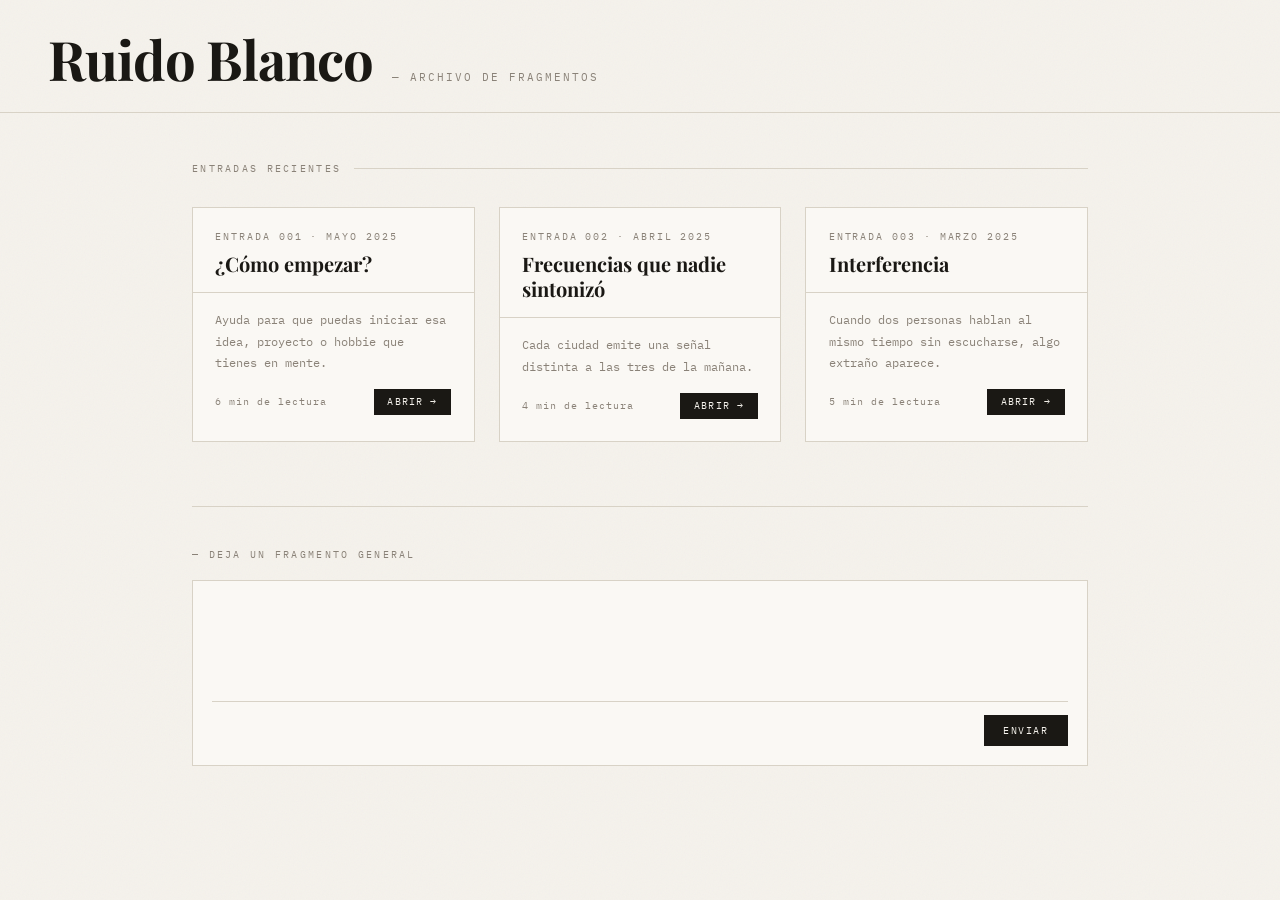
==== index.html @ fb09eb23 "Update index.html" ====
<!DOCTYPE html>
<html lang="es">
<head>
  <meta charset="UTF-8" />
  <meta name="viewport" content="width=device-width, initial-scale=1.0"/>
  <title>Ruido Blanco</title>

  <link href="https://fonts.googleapis.com/css2?family=Playfair+Display:ital,wght@0,400;0,700;1,400&family=IBM+Plex+Mono:wght@300;400&display=swap" rel="stylesheet"/>

  <link rel="stylesheet" href="style.css">
</head>

<body>

  <header>
    <h1>Ruido Blanco</h1>
    <span class="sub">— archivo de fragmentos</span>
  </header>

  <main>
    <div class="feed-label">Entradas recientes</div>

    <div class="articles">

      <article class="card" onclick="window.location.href='como-empezar.html'">
        <div class="card-header">
          <div class="card-num">Entrada 001 · Mayo 2025</div>
          <h2>¿Cómo empezar?</h2>
        </div>
        <div class="card-body">
          <p>
            Ayuda para que puedas iniciar esa idea, proyecto
            o hobbie que tienes en mente.
          </p>
          <div class="card-footer">
            <span>6 min de lectura</span>
            <button
              class="open-btn"
              onclick="event.stopPropagation(); window.location.href='como-empezar.html'">
              Abrir →
            </button>
          </div>
        </div>
      </article>

      <article class="card" onclick="window.location.href='frecuencias.html'">
        <div class="card-header">
          <div class="card-num">Entrada 002 · Abril 2025</div>
          <h2>Frecuencias que nadie sintonizó</h2>
        </div>
        <div class="card-body">
          <p>
            Cada ciudad emite una señal distinta
            a las tres de la mañana.
          </p>
          <div class="card-footer">
            <span>4 min de lectura</span>
            <button
              class="open-btn"
              onclick="event.stopPropagation(); window.location.href='frecuencias.html'">
              Abrir →
            </button>
          </div>
        </div>
      </article>

      <article class="card" onclick="window.location.href='interferencia.html'">
        <div class="card-header">
          <div class="card-num">Entrada 003 · Marzo 2025</div>
          <h2>Interferencia</h2>
        </div>
        <div class="card-body">
          <p>
            Cuando dos personas hablan al mismo tiempo
            sin escucharse, algo extraño aparece.
          </p>
          <div class="card-footer">
            <span>5 min de lectura</span>
            <button
              class="open-btn"
              onclick="event.stopPropagation(); window.location.href='interferencia.html'">
              Abrir →
            </button>
          </div>
        </div>
      </article>

    </div>

    <div class="compose-section">
      <div class="compose-label">— Deja un fragmento general</div>

      <div class="compose-box">
        <textarea
          id="global-input"
          placeholder="Escribe lo que quieras dejar aquí...">
        </textarea>

        <div class="compose-actions">
          <button
            class="send-btn"
            onclick="sendMessage('global-input', 'global-sent')">
            Enviar
          </button>
        </div>
      </div>

      <div class="sent-msg" id="global-sent">
        Fragmento recibido.
      </div>
    </div>
  </main>

  <script src="script.js"></script>

</body>
</html>
---- style.css ----
:root {
  --bg: #f5f2ec;
  --surface: #faf8f4;
  --border: #d8d2c6;
  --text: #1a1814;
  --muted: #8a8278;
  --accent: #2c2c2c;
  --grain: url("data:image/svg+xml,%3Csvg xmlns='http://www.w3.org/2000/svg' width='300' height='300'%3E%3Cfilter id='n'%3E%3CfeTurbulence type='fractalNoise' baseFrequency='0.75' numOctaves='4' stitchTiles='stitch'/%3E%3C/filter%3E%3Crect width='300' height='300' filter='url(%23n)' opacity='0.04'/%3E%3C/svg%3E");
}

* { box-sizing: border-box; margin: 0; padding: 0; }

body {
  background-color: var(--bg);
  background-image: var(--grain);
  font-family: 'IBM Plex Mono', monospace;
  color: var(--text);
  min-height: 100vh;
}

/* ── HEADER ── */
header {
  border-bottom: 1px solid var(--border);
  padding: 2rem 3rem 1.6rem;
  display: flex;
  align-items: baseline;
  gap: 1.2rem;
}

header h1 {
  font-family: 'Playfair Display', serif;
  font-size: clamp(2rem, 5vw, 3.4rem);
  font-weight: 700;
  letter-spacing: -0.02em;
  line-height: 1;
}

header span.sub {
  font-size: 0.7rem;
  color: var(--muted);
  letter-spacing: 0.18em;
  text-transform: uppercase;
}

/* ── MAIN FEED ── */
main {
  max-width: 960px;
  margin: 0 auto;
  padding: 3rem 2rem 6rem;
}

.feed-label {
  font-size: 0.65rem;
  letter-spacing: 0.22em;
  text-transform: uppercase;
  color: var(--muted);
  margin-bottom: 2rem;
  display: flex;
  align-items: center;
  gap: 0.8rem;
}
.feed-label::after {
  content: '';
  flex: 1;
  height: 1px;
  background: var(--border);
}

/* ── ARTICLE CARDS ── */
.articles {
  display: grid;
  grid-template-columns: repeat(auto-fill, minmax(280px, 1fr));
  gap: 1.5rem;
  margin-bottom: 4rem;
}

.card {
  background: var(--surface);
  border: 1px solid var(--border);
  cursor: pointer;
  transition: box-shadow 0.2s, transform 0.2s;
  position: relative;
  overflow: hidden;
}

.card::before {
  content: '';
  position: absolute;
  top: 0; left: 0;
  width: 3px; height: 100%;
  background: var(--accent);
  transform: scaleY(0);
  transform-origin: bottom;
  transition: transform 0.25s ease;
}

.card:hover::before { transform: scaleY(1); }
.card:hover {
  box-shadow: 4px 4px 0 var(--border);
  transform: translate(-2px, -2px);
}

.card-header {
  padding: 1.4rem 1.4rem 1rem;
  border-bottom: 1px solid var(--border);
}

.card-num {
  font-size: 0.6rem;
  letter-spacing: 0.2em;
  text-transform: uppercase;
  color: var(--muted);
  margin-bottom: 0.5rem;
}

.card h2 {
  font-family: 'Playfair Display', serif;
  font-size: 1.25rem;
  font-weight: 700;
  line-height: 1.25;
}

.card-body {
  padding: 1rem 1.4rem 1.4rem;
}

.card-body p {
  font-size: 0.78rem;
  line-height: 1.7;
  color: var(--muted);
  margin-bottom: 1rem;
}

.card-footer {
  display: flex;
  justify-content: space-between;
  align-items: center;
  font-size: 0.62rem;
  letter-spacing: 0.1em;
  color: var(--muted);
}

.open-btn {
  font-family: 'IBM Plex Mono', monospace;
  font-size: 0.62rem;
  letter-spacing: 0.12em;
  text-transform: uppercase;
  background: var(--text);
  color: var(--bg);
  border: none;
  padding: 0.4rem 0.85rem;
  cursor: pointer;
  transition: opacity 0.15s;
}
.open-btn:hover { opacity: 0.75; }

/* ── GLOBAL COMPOSE ── */
.compose-section {
  border-top: 1px solid var(--border);
  padding-top: 2.5rem;
}

.compose-label {
  font-size: 0.65rem;
  letter-spacing: 0.22em;
  text-transform: uppercase;
  color: var(--muted);
  margin-bottom: 1.2rem;
}

.compose-box {
  background: var(--surface);
  border: 1px solid var(--border);
  padding: 1.2rem;
}

.compose-box textarea {
  width: 100%;
  min-height: 90px;
  background: transparent;
  border: none;
  outline: none;
  font-family: 'IBM Plex Mono', monospace;
  font-size: 0.8rem;
  color: var(--text);
  resize: none;
  line-height: 1.7;
}

.compose-box textarea::placeholder { color: var(--muted); }

.compose-actions {
  display: flex;
  justify-content: flex-end;
  border-top: 1px solid var(--border);
  padding-top: 0.8rem;
  margin-top: 0.4rem;
}

.send-btn {
  font-family: 'IBM Plex Mono', monospace;
  font-size: 0.65rem;
  letter-spacing: 0.15em;
  text-transform: uppercase;
  background: var(--text);
  color: var(--bg);
  border: none;
  padding: 0.55rem 1.2rem;
  cursor: pointer;
  transition: opacity 0.15s;
}
.send-btn:hover { opacity: 0.75; }

.sent-msg {
  font-size: 0.65rem;
  color: var(--muted);
  letter-spacing: 0.1em;
  margin-top: 0.6rem;
  display: none;
}

/* ── MODAL ── */
.modal-overlay {
  display: none;
  position: fixed;
  inset: 0;
  background: rgba(20,18,15,0.55);
  backdrop-filter: blur(2px);
  z-index: 100;
  align-items: center;
  justify-content: center;
  padding: 1.5rem;
}

.modal-overlay.active { display: flex; }

.modal {
  background: var(--surface);
  border: 1px solid var(--border);
  width: 100%;
  max-width: 680px;
  max-height: 88vh;
  display: flex;
  flex-direction: column;
  animation: slideUp 0.22s ease;
}

@keyframes slideUp {
  from { opacity: 0; transform: translateY(16px); }
  to   { opacity: 1; transform: translateY(0); }
}

.modal-head {
  padding: 1.6rem 1.8rem 1.2rem;
  border-bottom: 1px solid var(--border);
  display: flex;
  justify-content: space-between;
  align-items: flex-start;
  gap: 1rem;
}

.modal-head h2 {
  font-family: 'Playfair Display', serif;
  font-size: 1.6rem;
  font-weight: 700;
  line-height: 1.2;
}

.close-btn {
  background: none;
  border: none;
  font-size: 1.4rem;
  cursor: pointer;
  color: var(--muted);
  line-height: 1;
  flex-shrink: 0;
  padding: 0.1rem;
}
.close-btn:hover { color: var(--text); }

.modal-body {
  padding: 1.6rem 1.8rem;
  overflow-y: auto;
  flex: 1;
}

.modal-body p {
  font-size: 0.82rem;
  line-height: 1.85;
  color: var(--text);
  margin-bottom: 1.1rem;
}

.modal-body blockquote {
  border-left: 3px solid var(--accent);
  margin: 1.5rem 0;
  padding: 0.6rem 1.2rem;
  font-family: 'Playfair Display', serif;
  font-style: italic;
  font-size: 1rem;
  color: var(--accent);
}

.modal-footer {
  border-top: 1px solid var(--border);
  padding: 1.2rem 1.8rem;
}

.modal-footer .compose-label { margin-bottom: 1rem; }

.messages-list {
  margin-bottom: 1.2rem;
  max-height: 140px;
  overflow-y: auto;
}

.message-item {
  padding: 0.6rem 0;
  border-bottom: 1px solid var(--border);
  font-size: 0.76rem;
  line-height: 1.6;
}
.message-item:last-child { border-bottom: none; }

.message-item .msg-time {
  font-size: 0.6rem;
  color: var(--muted);
  margin-bottom: 0.2rem;
}

/* ── SCROLLBAR ── */
::-webkit-scrollbar { width: 4px; }
::-webkit-scrollbar-track { background: transparent; }
::-webkit-scrollbar-thumb { background: var(--border); }


------
:root {
      --bg: #f5f2ec;
      --surface: #faf8f4;
      --border: #d8d2c6;
      --text: #1a1814;
      --muted: #8a8278;
      --accent: #2c2c2c;
    }

    * { box-sizing: border-box; margin: 0; padding: 0; }

    body {
      background-color: var(--bg);
      font-family: 'IBM Plex Mono', monospace;
      color: var(--text);
      min-height: 100vh;
    }

    /* ── BACK NAV ── */
    .nav {
      padding: 1.4rem 3rem;
      border-bottom: 1px solid var(--border);
      display: flex;
      align-items: center;
      justify-content: space-between;
    }

    .nav a {
      font-size: 0.65rem;
      letter-spacing: 0.2em;
      text-transform: uppercase;
      color: var(--muted);
      text-decoration: none;
      transition: color 0.15s;
    }
    .nav a:hover { color: var(--text); }

    .nav .site-name {
      font-family: 'Playfair Display', serif;
      font-size: 1.1rem;
      font-weight: 700;
      color: var(--text);
      text-decoration: none;
    }

    /* ── ARTICLE LAYOUT ── */
    .article-wrap {
      max-width: 680px;
      margin: 0 auto;
      padding: 4rem 2rem 6rem;
    }

    /* ── HEADER ── */
    .article-meta {
      font-size: 0.62rem;
      letter-spacing: 0.2em;
      text-transform: uppercase;
      color: var(--muted);
      margin-bottom: 1.2rem;
    }

    .article-title {
      font-family: 'Playfair Display', serif;
      font-size: clamp(2rem, 5vw, 3rem);
      font-weight: 700;
      line-height: 1.15;
      letter-spacing: -0.02em;
      margin-bottom: 2.5rem;
    }

    .article-divider {
      border: none;
      border-top: 1px solid var(--border);
      margin-bottom: 2.5rem;
    }

    /* ── BODY ── */
    .article-body p {
      font-size: 0.88rem;
      line-height: 1.9;
      color: var(--text);
      margin-bottom: 1.6rem;
    }

    /* highlight de frases clave */
    .article-body strong {
      font-weight: 400;
      background: rgba(44,44,44,0.07);
      padding: 0.05em 0.3em;
    }

    /* pullquote */
    .pullquote {
      border-left: 3px solid var(--accent);
      margin: 2.5rem 0;
      padding: 0.8rem 1.4rem;
      font-family: 'Playfair Display', serif;
      font-style: italic;
      font-size: 1.15rem;
      line-height: 1.5;
      color: var(--accent);
    }

    /* tip blocks */
    .tip {
      background: var(--surface);
      border: 1px solid var(--border);
      border-left: 3px solid var(--accent);
      padding: 1rem 1.2rem;
      margin: 2rem 0;
      font-size: 0.78rem;
      line-height: 1.75;
      color: var(--muted);
    }
    .tip strong {
      background: none;
      font-weight: 400;
      color: var(--text);
      letter-spacing: 0.08em;
      text-transform: uppercase;
      font-size: 0.6rem;
      display: block;
      margin-bottom: 0.4rem;
    }

    /* ── FOOTER / RESPUESTAS ── */
    .article-footer {
      margin-top: 5rem;
      border-top: 1px solid var(--border);
      padding-top: 2.5rem;
    }

    .footer-label {
      font-size: 0.62rem;
      letter-spacing: 0.2em;
      text-transform: uppercase;
      color: var(--muted);
      margin-bottom: 1.4rem;
    }

    .messages-list {
      margin-bottom: 1.4rem;
    }

    .message-item {
      padding: 0.8rem 0;
      border-bottom: 1px solid var(--border);
      font-size: 0.78rem;
      line-height: 1.7;
    }
    .message-item:last-child { border-bottom: none; }
    .msg-time {
      font-size: 0.6rem;
      color: var(--muted);
      margin-bottom: 0.2rem;
    }

    .compose-box {
      background: var(--surface);
      border: 1px solid var(--border);
      padding: 1.2rem;
    }

    .compose-box textarea {
      width: 100%;
      min-height: 90px;
      background: transparent;
      border: none;
      outline: none;
      font-family: 'IBM Plex Mono', monospace;
      font-size: 0.8rem;
      color: var(--text);
      resize: none;
      line-height: 1.7;
    }
    .compose-box textarea::placeholder { color: var(--muted); }

    .compose-actions {
      display: flex;
      justify-content: flex-end;
      border-top: 1px solid var(--border);
      padding-top: 0.8rem;
      margin-top: 0.4rem;
    }

    .send-btn {
      font-family: 'IBM Plex Mono', monospace;
      font-size: 0.65rem;
      letter-spacing: 0.15em;
      text-transform: uppercase;
      background: var(--text);
      color: var(--bg);
      border: none;
      padding: 0.55rem 1.2rem;
      cursor: pointer;
      transition: opacity 0.15s;
    }
    .send-btn:hover { opacity: 0.75; }

    .sent-msg {
      font-size: 0.65rem;
      color: var(--muted);
      letter-spacing: 0.1em;
      margin-top: 0.6rem;
      display: none;
    }

    /* scrollbar */
    ::-webkit-scrollbar { width: 4px; }
    ::-webkit-scrollbar-track { background: transparent; }
    ::-webkit-scrollbar-thumb { background: var(--border); }
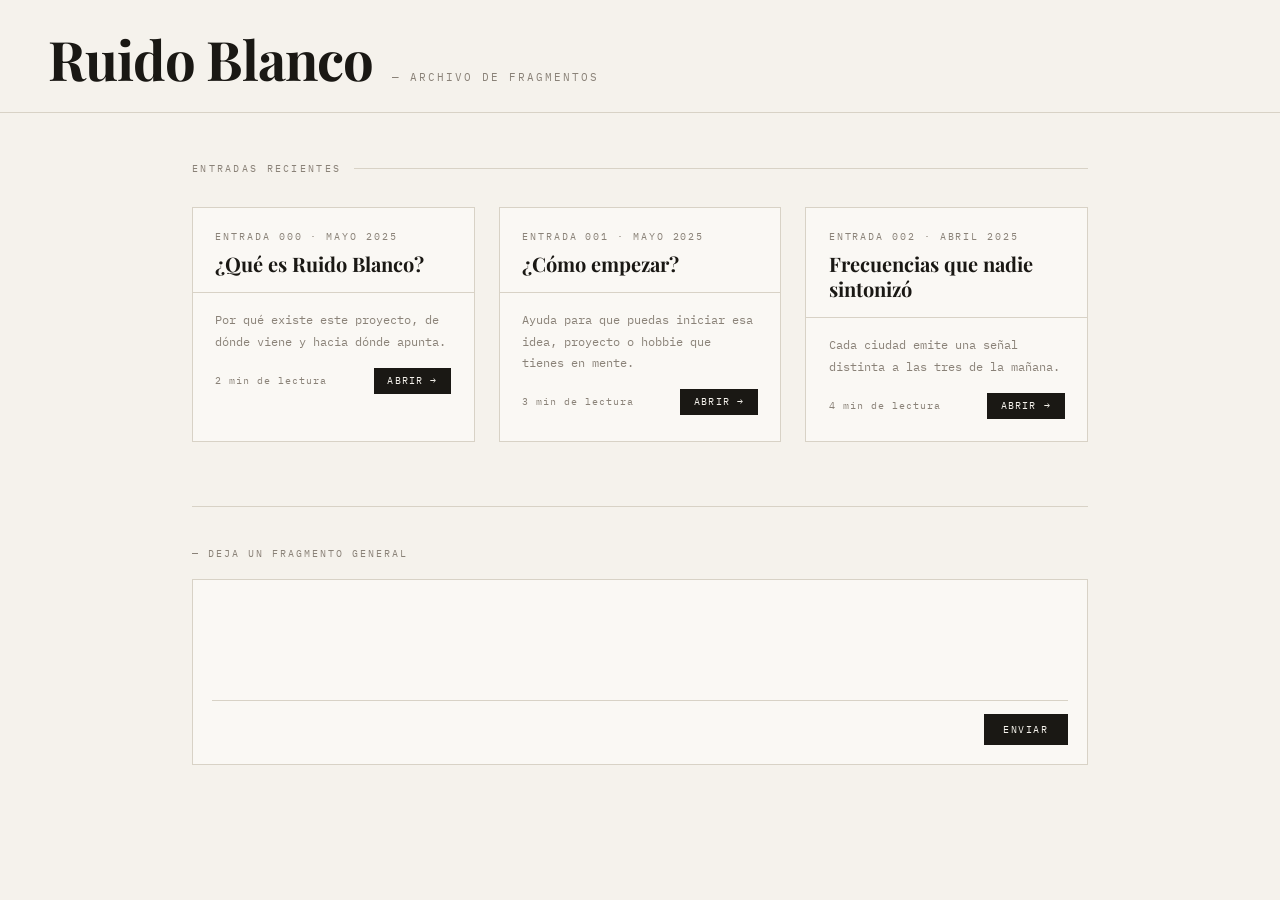
==== commit 97d09b56: "Update index.html" ====
--- a/index.html
+++ b/index.html
@@ -4,12 +4,9 @@
   <meta charset="UTF-8" />
   <meta name="viewport" content="width=device-width, initial-scale=1.0"/>
   <title>Ruido Blanco</title>
-
   <link href="https://fonts.googleapis.com/css2?family=Playfair+Display:ital,wght@0,400;0,700;1,400&family=IBM+Plex+Mono:wght@300;400&display=swap" rel="stylesheet"/>
-
   <link rel="stylesheet" href="style.css">
 </head>
-
 <body>
 
   <header>
@@ -22,6 +19,27 @@
 
     <div class="articles">
 
+      <article class="card" onclick="window.location.href='que-es.html'">
+        <div class="card-header">
+          <div class="card-num">Entrada 000 · Mayo 2025</div>
+          <h2>¿Qué es Ruido Blanco?</h2>
+        </div>
+        <div class="card-body">
+          <p>
+            Por qué existe este proyecto, de dónde viene
+            y hacia dónde apunta.
+          </p>
+          <div class="card-footer">
+            <span>2 min de lectura</span>
+            <button
+              class="open-btn"
+              onclick="event.stopPropagation(); window.location.href='que-es.html'">
+              Abrir →
+            </button>
+          </div>
+        </div>
+      </article>
+
       <article class="card" onclick="window.location.href='como-empezar.html'">
         <div class="card-header">
           <div class="card-num">Entrada 001 · Mayo 2025</div>
@@ -33,7 +51,7 @@
             o hobbie que tienes en mente.
           </p>
           <div class="card-footer">
-            <span>6 min de lectura</span>
+            <span>3 min de lectura</span>
             <button
               class="open-btn"
               onclick="event.stopPropagation(); window.location.href='como-empezar.html'">
@@ -64,38 +82,15 @@
         </div>
       </article>
 
-      <article class="card" onclick="window.location.href='interferencia.html'">
-        <div class="card-header">
-          <div class="card-num">Entrada 003 · Marzo 2025</div>
-          <h2>Interferencia</h2>
-        </div>
-        <div class="card-body">
-          <p>
-            Cuando dos personas hablan al mismo tiempo
-            sin escucharse, algo extraño aparece.
-          </p>
-          <div class="card-footer">
-            <span>5 min de lectura</span>
-            <button
-              class="open-btn"
-              onclick="event.stopPropagation(); window.location.href='interferencia.html'">
-              Abrir →
-            </button>
-          </div>
-        </div>
-      </article>
-
     </div>
 
     <div class="compose-section">
       <div class="compose-label">— Deja un fragmento general</div>
-
       <div class="compose-box">
         <textarea
           id="global-input"
           placeholder="Escribe lo que quieras dejar aquí...">
         </textarea>
-
         <div class="compose-actions">
           <button
             class="send-btn"
@@ -104,7 +99,6 @@
           </button>
         </div>
       </div>
-
       <div class="sent-msg" id="global-sent">
         Fragmento recibido.
       </div>
@@ -112,6 +106,5 @@
   </main>
 
   <script src="script.js"></script>
-
 </body>
 </html>
--- a/style.css
+++ b/style.css
@@ -5,20 +5,20 @@
   --text: #1a1814;
   --muted: #8a8278;
   --accent: #2c2c2c;
-  --grain: url("data:image/svg+xml,%3Csvg xmlns='http://www.w3.org/2000/svg' width='300' height='300'%3E%3Cfilter id='n'%3E%3CfeTurbulence type='fractalNoise' baseFrequency='0.75' numOctaves='4' stitchTiles='stitch'/%3E%3C/filter%3E%3Crect width='300' height='300' filter='url(%23n)' opacity='0.04'/%3E%3C/svg%3E");
 }
 
 * { box-sizing: border-box; margin: 0; padding: 0; }
 
 body {
   background-color: var(--bg);
-  background-image: var(--grain);
   font-family: 'IBM Plex Mono', monospace;
   color: var(--text);
   min-height: 100vh;
 }
 
-/* ── HEADER ── */
+/* ─────────────────────────────
+   INDEX — HEADER
+───────────────────────────── */
 header {
   border-bottom: 1px solid var(--border);
   padding: 2rem 3rem 1.6rem;
@@ -42,7 +42,38 @@
   text-transform: uppercase;
 }
 
-/* ── MAIN FEED ── */
+/* ─────────────────────────────
+   ARTÍCULO — NAV
+───────────────────────────── */
+.nav {
+  padding: 1.4rem 3rem;
+  border-bottom: 1px solid var(--border);
+  display: flex;
+  align-items: center;
+  justify-content: space-between;
+}
+
+.nav a {
+  font-size: 0.65rem;
+  letter-spacing: 0.2em;
+  text-transform: uppercase;
+  color: var(--muted);
+  text-decoration: none;
+  transition: color 0.15s;
+}
+.nav a:hover { color: var(--text); }
+
+.nav .site-name {
+  font-family: 'Playfair Display', serif;
+  font-size: 1.1rem;
+  font-weight: 700;
+  color: var(--text);
+  text-decoration: none;
+}
+
+/* ─────────────────────────────
+   INDEX — MAIN
+───────────────────────────── */
 main {
   max-width: 960px;
   margin: 0 auto;
@@ -66,7 +97,9 @@
   background: var(--border);
 }
 
-/* ── ARTICLE CARDS ── */
+/* ─────────────────────────────
+   INDEX — CARDS
+───────────────────────────── */
 .articles {
   display: grid;
   grid-template-columns: repeat(auto-fill, minmax(280px, 1fr));
@@ -154,15 +187,95 @@
 }
 .open-btn:hover { opacity: 0.75; }
 
-/* ── GLOBAL COMPOSE ── */
+/* ─────────────────────────────
+   ARTÍCULO — LAYOUT
+───────────────────────────── */
+.article-wrap {
+  max-width: 680px;
+  margin: 0 auto;
+  padding: 4rem 2rem 6rem;
+}
+
+.article-meta {
+  font-size: 0.62rem;
+  letter-spacing: 0.2em;
+  text-transform: uppercase;
+  color: var(--muted);
+  margin-bottom: 1.2rem;
+}
+
+.article-title {
+  font-family: 'Playfair Display', serif;
+  font-size: clamp(2rem, 5vw, 3rem);
+  font-weight: 700;
+  line-height: 1.15;
+  letter-spacing: -0.02em;
+  margin-bottom: 2.5rem;
+}
+
+.article-divider {
+  border: none;
+  border-top: 1px solid var(--border);
+  margin-bottom: 2.5rem;
+}
+
+.article-body p {
+  font-size: 0.88rem;
+  line-height: 1.9;
+  color: var(--text);
+  margin-bottom: 1.6rem;
+}
+
+.article-body strong {
+  font-weight: 400;
+  background: rgba(44,44,44,0.07);
+  padding: 0.05em 0.3em;
+}
+
+.pullquote {
+  border-left: 3px solid var(--accent);
+  margin: 2.5rem 0;
+  padding: 0.8rem 1.4rem;
+  font-family: 'Playfair Display', serif;
+  font-style: italic;
+  font-size: 1.15rem;
+  line-height: 1.5;
+  color: var(--accent);
+}
+
+.tip {
+  background: var(--surface);
+  border: 1px solid var(--border);
+  border-left: 3px solid var(--accent);
+  padding: 1rem 1.2rem;
+  margin: 2rem 0;
+  font-size: 0.78rem;
+  line-height: 1.75;
+  color: var(--muted);
+}
+.tip strong {
+  background: none;
+  font-weight: 400;
+  color: var(--text);
+  letter-spacing: 0.08em;
+  text-transform: uppercase;
+  font-size: 0.6rem;
+  display: block;
+  margin-bottom: 0.4rem;
+}
+
+/* ─────────────────────────────
+   COMPARTIDO — COMPOSE
+───────────────────────────── */
 .compose-section {
   border-top: 1px solid var(--border);
   padding-top: 2.5rem;
 }
 
-.compose-label {
-  font-size: 0.65rem;
-  letter-spacing: 0.22em;
+.compose-label,
+.footer-label {
+  font-size: 0.62rem;
+  letter-spacing: 0.2em;
   text-transform: uppercase;
   color: var(--muted);
   margin-bottom: 1.2rem;
@@ -186,7 +299,6 @@
   resize: none;
   line-height: 1.7;
 }
-
 .compose-box textarea::placeholder { color: var(--muted); }
 
 .compose-actions {
@@ -219,330 +331,36 @@
   display: none;
 }
 
-/* ── MODAL ── */
-.modal-overlay {
-  display: none;
-  position: fixed;
-  inset: 0;
-  background: rgba(20,18,15,0.55);
-  backdrop-filter: blur(2px);
-  z-index: 100;
-  align-items: center;
-  justify-content: center;
-  padding: 1.5rem;
-}
-
-.modal-overlay.active { display: flex; }
-
-.modal {
-  background: var(--surface);
-  border: 1px solid var(--border);
-  width: 100%;
-  max-width: 680px;
-  max-height: 88vh;
-  display: flex;
-  flex-direction: column;
-  animation: slideUp 0.22s ease;
-}
-
-@keyframes slideUp {
-  from { opacity: 0; transform: translateY(16px); }
-  to   { opacity: 1; transform: translateY(0); }
-}
-
-.modal-head {
-  padding: 1.6rem 1.8rem 1.2rem;
+/* ─────────────────────────────
+   ARTÍCULO — FOOTER RESPUESTAS
+───────────────────────────── */
+.article-footer {
+  margin-top: 5rem;
+  border-top: 1px solid var(--border);
+  padding-top: 2.5rem;
+}
+
+.messages-list {
+  margin-bottom: 1.4rem;
+}
+
+.message-item {
+  padding: 0.8rem 0;
   border-bottom: 1px solid var(--border);
-  display: flex;
-  justify-content: space-between;
-  align-items: flex-start;
-  gap: 1rem;
-}
-
-.modal-head h2 {
-  font-family: 'Playfair Display', serif;
-  font-size: 1.6rem;
-  font-weight: 700;
-  line-height: 1.2;
-}
-
-.close-btn {
-  background: none;
-  border: none;
-  font-size: 1.4rem;
-  cursor: pointer;
-  color: var(--muted);
-  line-height: 1;
-  flex-shrink: 0;
-  padding: 0.1rem;
-}
-.close-btn:hover { color: var(--text); }
-
-.modal-body {
-  padding: 1.6rem 1.8rem;
-  overflow-y: auto;
-  flex: 1;
-}
-
-.modal-body p {
-  font-size: 0.82rem;
-  line-height: 1.85;
-  color: var(--text);
-  margin-bottom: 1.1rem;
-}
-
-.modal-body blockquote {
-  border-left: 3px solid var(--accent);
-  margin: 1.5rem 0;
-  padding: 0.6rem 1.2rem;
-  font-family: 'Playfair Display', serif;
-  font-style: italic;
-  font-size: 1rem;
-  color: var(--accent);
-}
-
-.modal-footer {
-  border-top: 1px solid var(--border);
-  padding: 1.2rem 1.8rem;
-}
-
-.modal-footer .compose-label { margin-bottom: 1rem; }
-
-.messages-list {
-  margin-bottom: 1.2rem;
-  max-height: 140px;
-  overflow-y: auto;
-}
-
-.message-item {
-  padding: 0.6rem 0;
-  border-bottom: 1px solid var(--border);
-  font-size: 0.76rem;
-  line-height: 1.6;
+  font-size: 0.78rem;
+  line-height: 1.7;
 }
 .message-item:last-child { border-bottom: none; }
 
-.message-item .msg-time {
+.msg-time {
   font-size: 0.6rem;
   color: var(--muted);
   margin-bottom: 0.2rem;
 }
 
-/* ── SCROLLBAR ── */
+/* ─────────────────────────────
+   SCROLLBAR
+───────────────────────────── */
 ::-webkit-scrollbar { width: 4px; }
 ::-webkit-scrollbar-track { background: transparent; }
 ::-webkit-scrollbar-thumb { background: var(--border); }
-
-
-------
-:root {
-      --bg: #f5f2ec;
-      --surface: #faf8f4;
-      --border: #d8d2c6;
-      --text: #1a1814;
-      --muted: #8a8278;
-      --accent: #2c2c2c;
-    }
-
-    * { box-sizing: border-box; margin: 0; padding: 0; }
-
-    body {
-      background-color: var(--bg);
-      font-family: 'IBM Plex Mono', monospace;
-      color: var(--text);
-      min-height: 100vh;
-    }
-
-    /* ── BACK NAV ── */
-    .nav {
-      padding: 1.4rem 3rem;
-      border-bottom: 1px solid var(--border);
-      display: flex;
-      align-items: center;
-      justify-content: space-between;
-    }
-
-    .nav a {
-      font-size: 0.65rem;
-      letter-spacing: 0.2em;
-      text-transform: uppercase;
-      color: var(--muted);
-      text-decoration: none;
-      transition: color 0.15s;
-    }
-    .nav a:hover { color: var(--text); }
-
-    .nav .site-name {
-      font-family: 'Playfair Display', serif;
-      font-size: 1.1rem;
-      font-weight: 700;
-      color: var(--text);
-      text-decoration: none;
-    }
-
-    /* ── ARTICLE LAYOUT ── */
-    .article-wrap {
-      max-width: 680px;
-      margin: 0 auto;
-      padding: 4rem 2rem 6rem;
-    }
-
-    /* ── HEADER ── */
-    .article-meta {
-      font-size: 0.62rem;
-      letter-spacing: 0.2em;
-      text-transform: uppercase;
-      color: var(--muted);
-      margin-bottom: 1.2rem;
-    }
-
-    .article-title {
-      font-family: 'Playfair Display', serif;
-      font-size: clamp(2rem, 5vw, 3rem);
-      font-weight: 700;
-      line-height: 1.15;
-      letter-spacing: -0.02em;
-      margin-bottom: 2.5rem;
-    }
-
-    .article-divider {
-      border: none;
-      border-top: 1px solid var(--border);
-      margin-bottom: 2.5rem;
-    }
-
-    /* ── BODY ── */
-    .article-body p {
-      font-size: 0.88rem;
-      line-height: 1.9;
-      color: var(--text);
-      margin-bottom: 1.6rem;
-    }
-
-    /* highlight de frases clave */
-    .article-body strong {
-      font-weight: 400;
-      background: rgba(44,44,44,0.07);
-      padding: 0.05em 0.3em;
-    }
-
-    /* pullquote */
-    .pullquote {
-      border-left: 3px solid var(--accent);
-      margin: 2.5rem 0;
-      padding: 0.8rem 1.4rem;
-      font-family: 'Playfair Display', serif;
-      font-style: italic;
-      font-size: 1.15rem;
-      line-height: 1.5;
-      color: var(--accent);
-    }
-
-    /* tip blocks */
-    .tip {
-      background: var(--surface);
-      border: 1px solid var(--border);
-      border-left: 3px solid var(--accent);
-      padding: 1rem 1.2rem;
-      margin: 2rem 0;
-      font-size: 0.78rem;
-      line-height: 1.75;
-      color: var(--muted);
-    }
-    .tip strong {
-      background: none;
-      font-weight: 400;
-      color: var(--text);
-      letter-spacing: 0.08em;
-      text-transform: uppercase;
-      font-size: 0.6rem;
-      display: block;
-      margin-bottom: 0.4rem;
-    }
-
-    /* ── FOOTER / RESPUESTAS ── */
-    .article-footer {
-      margin-top: 5rem;
-      border-top: 1px solid var(--border);
-      padding-top: 2.5rem;
-    }
-
-    .footer-label {
-      font-size: 0.62rem;
-      letter-spacing: 0.2em;
-      text-transform: uppercase;
-      color: var(--muted);
-      margin-bottom: 1.4rem;
-    }
-
-    .messages-list {
-      margin-bottom: 1.4rem;
-    }
-
-    .message-item {
-      padding: 0.8rem 0;
-      border-bottom: 1px solid var(--border);
-      font-size: 0.78rem;
-      line-height: 1.7;
-    }
-    .message-item:last-child { border-bottom: none; }
-    .msg-time {
-      font-size: 0.6rem;
-      color: var(--muted);
-      margin-bottom: 0.2rem;
-    }
-
-    .compose-box {
-      background: var(--surface);
-      border: 1px solid var(--border);
-      padding: 1.2rem;
-    }
-
-    .compose-box textarea {
-      width: 100%;
-      min-height: 90px;
-      background: transparent;
-      border: none;
-      outline: none;
-      font-family: 'IBM Plex Mono', monospace;
-      font-size: 0.8rem;
-      color: var(--text);
-      resize: none;
-      line-height: 1.7;
-    }
-    .compose-box textarea::placeholder { color: var(--muted); }
-
-    .compose-actions {
-      display: flex;
-      justify-content: flex-end;
-      border-top: 1px solid var(--border);
-      padding-top: 0.8rem;
-      margin-top: 0.4rem;
-    }
-
-    .send-btn {
-      font-family: 'IBM Plex Mono', monospace;
-      font-size: 0.65rem;
-      letter-spacing: 0.15em;
-      text-transform: uppercase;
-      background: var(--text);
-      color: var(--bg);
-      border: none;
-      padding: 0.55rem 1.2rem;
-      cursor: pointer;
-      transition: opacity 0.15s;
-    }
-    .send-btn:hover { opacity: 0.75; }
-
-    .sent-msg {
-      font-size: 0.65rem;
-      color: var(--muted);
-      letter-spacing: 0.1em;
-      margin-top: 0.6rem;
-      display: none;
-    }
-
-    /* scrollbar */
-    ::-webkit-scrollbar { width: 4px; }
-    ::-webkit-scrollbar-track { background: transparent; }
-    ::-webkit-scrollbar-thumb { background: var(--border); }
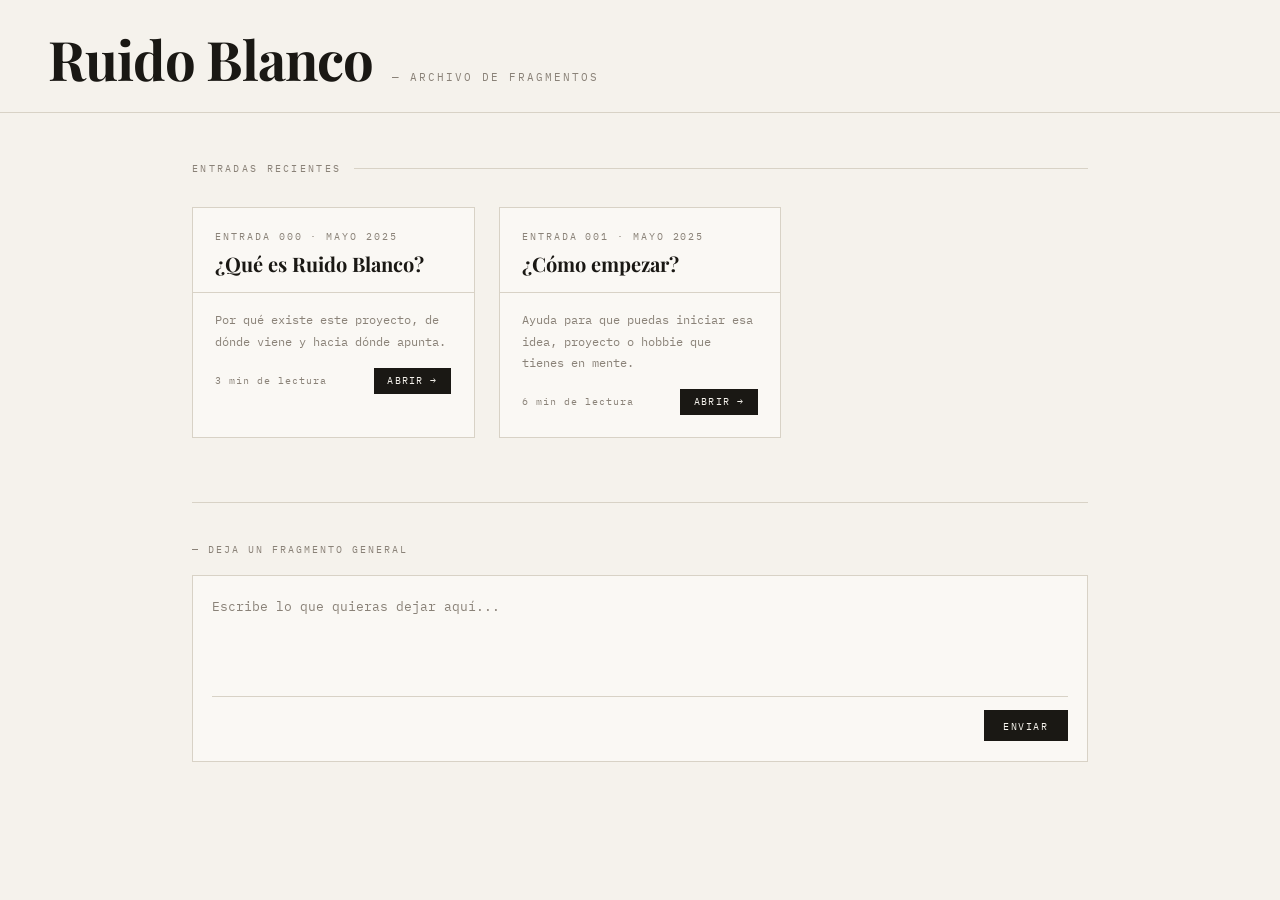
==== commit 714cc0e4: "Update index.html" ====
--- a/index.html
+++ b/index.html
@@ -25,17 +25,10 @@
           <h2>¿Qué es Ruido Blanco?</h2>
         </div>
         <div class="card-body">
-          <p>
-            Por qué existe este proyecto, de dónde viene
-            y hacia dónde apunta.
-          </p>
+          <p>Por qué existe este proyecto, de dónde viene y hacia dónde apunta.</p>
           <div class="card-footer">
-            <span>2 min de lectura</span>
-            <button
-              class="open-btn"
-              onclick="event.stopPropagation(); window.location.href='que-es.html'">
-              Abrir →
-            </button>
+            <span>3 min de lectura</span>
+            <button class="open-btn" onclick="event.stopPropagation(); window.location.href='que-es.html'">Abrir →</button>
           </div>
         </div>
       </article>
@@ -46,38 +39,10 @@
           <h2>¿Cómo empezar?</h2>
         </div>
         <div class="card-body">
-          <p>
-            Ayuda para que puedas iniciar esa idea, proyecto
-            o hobbie que tienes en mente.
-          </p>
+          <p>Ayuda para que puedas iniciar esa idea, proyecto o hobbie que tienes en mente.</p>
           <div class="card-footer">
-            <span>3 min de lectura</span>
-            <button
-              class="open-btn"
-              onclick="event.stopPropagation(); window.location.href='como-empezar.html'">
-              Abrir →
-            </button>
-          </div>
-        </div>
-      </article>
-
-      <article class="card" onclick="window.location.href='frecuencias.html'">
-        <div class="card-header">
-          <div class="card-num">Entrada 002 · Abril 2025</div>
-          <h2>Frecuencias que nadie sintonizó</h2>
-        </div>
-        <div class="card-body">
-          <p>
-            Cada ciudad emite una señal distinta
-            a las tres de la mañana.
-          </p>
-          <div class="card-footer">
-            <span>4 min de lectura</span>
-            <button
-              class="open-btn"
-              onclick="event.stopPropagation(); window.location.href='frecuencias.html'">
-              Abrir →
-            </button>
+            <span>6 min de lectura</span>
+            <button class="open-btn" onclick="event.stopPropagation(); window.location.href='como-empezar.html'">Abrir →</button>
           </div>
         </div>
       </article>
@@ -87,21 +52,12 @@
     <div class="compose-section">
       <div class="compose-label">— Deja un fragmento general</div>
       <div class="compose-box">
-        <textarea
-          id="global-input"
-          placeholder="Escribe lo que quieras dejar aquí...">
-        </textarea>
+        <textarea id="global-input" placeholder="Escribe lo que quieras dejar aquí..."></textarea>
         <div class="compose-actions">
-          <button
-            class="send-btn"
-            onclick="sendMessage('global-input', 'global-sent')">
-            Enviar
-          </button>
+          <button class="send-btn" onclick="sendMessage('global-input', 'global-sent', 'general')">Enviar</button>
         </div>
       </div>
-      <div class="sent-msg" id="global-sent">
-        Fragmento recibido.
-      </div>
+      <div class="sent-msg" id="global-sent">Fragmento recibido.</div>
     </div>
   </main>
 
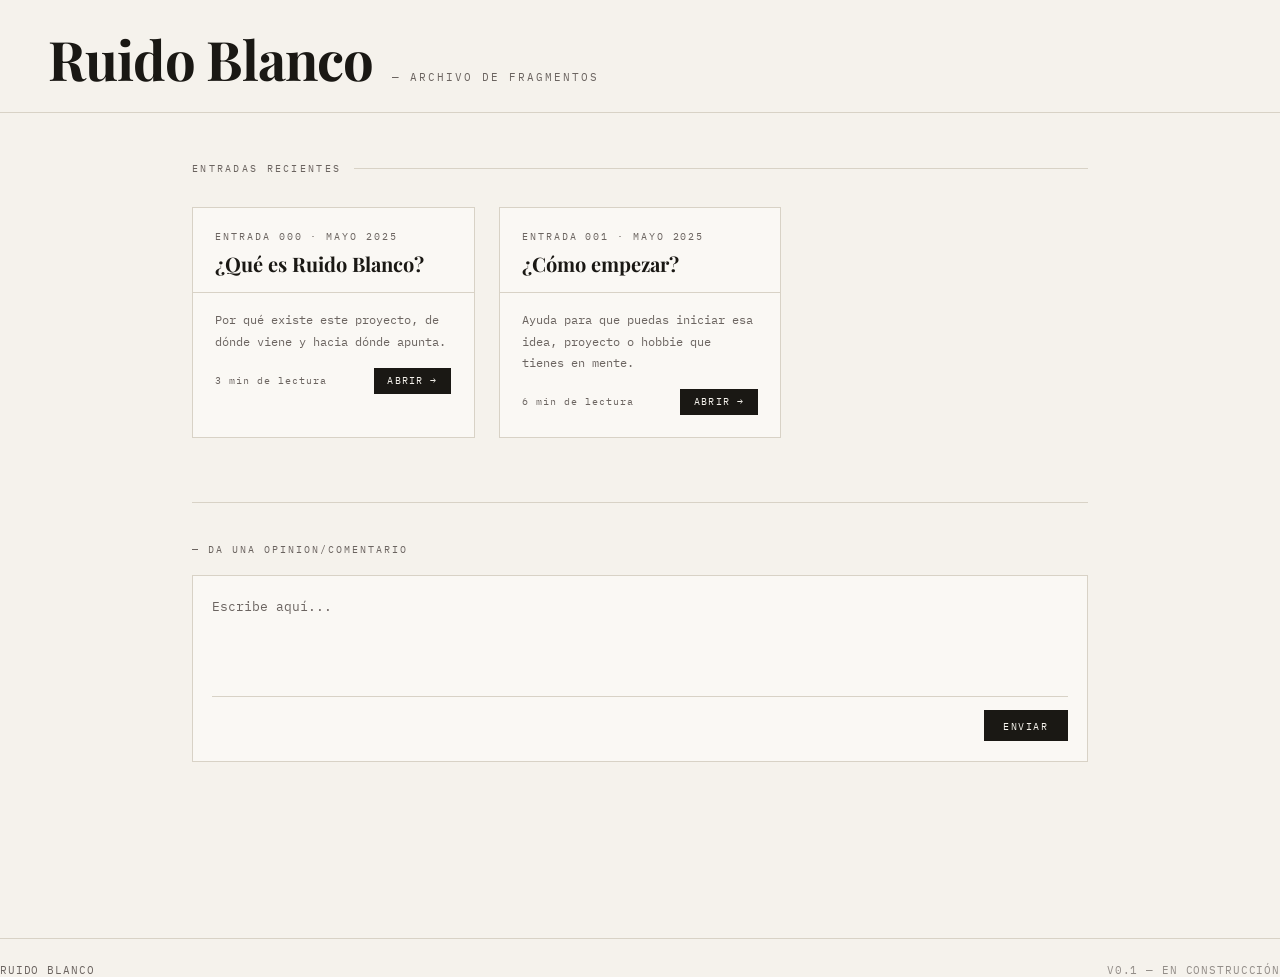
==== commit fd220d41: "Update index.html" ====
--- a/index.html
+++ b/index.html
@@ -3,6 +3,7 @@
 <head>
   <meta charset="UTF-8" />
   <meta name="viewport" content="width=device-width, initial-scale=1.0"/>
+  <meta name="description" content="Ruido Blanco — ideas, proyectos y temas explicados de forma simple y clara. Una pausa del flujo constante.">
   <title>Ruido Blanco</title>
   <link href="https://fonts.googleapis.com/css2?family=Playfair+Display:ital,wght@0,400;0,700;1,400&family=IBM+Plex+Mono:wght@300;400&display=swap" rel="stylesheet"/>
   <link rel="stylesheet" href="style.css">
@@ -50,9 +51,9 @@
     </div>
 
     <div class="compose-section">
-      <div class="compose-label">— Deja un fragmento general</div>
+      <div class="compose-label">— Da una opinion/comentario</div>
       <div class="compose-box">
-        <textarea id="global-input" placeholder="Escribe lo que quieras dejar aquí..."></textarea>
+        <textarea id="global-input" placeholder="Escribe aquí..."></textarea>
         <div class="compose-actions">
           <button class="send-btn" onclick="sendMessage('global-input', 'global-sent', 'general')">Enviar</button>
         </div>
@@ -62,5 +63,9 @@
   </main>
 
   <script src="script.js"></script>
+  <footer class="footer">
+  <p>Ruido Blanco</p>
+  <span>v0.1 — en construcción</span>
+</footer>
 </body>
 </html>
--- a/style.css
+++ b/style.css
@@ -3,7 +3,7 @@
   --surface: #faf8f4;
   --border: #d8d2c6;
   --text: #1a1814;
-  --muted: #8a8278;
+  --muted: #6b6460;
   --accent: #2c2c2c;
 }
 
@@ -332,7 +332,7 @@
 }
 
 /* ─────────────────────────────
-   ARTÍCULO — FOOTER RESPUESTAS
+   ARTÍCULO — FOOTHER
 ───────────────────────────── */
 .article-footer {
   margin-top: 5rem;
@@ -358,6 +358,27 @@
   margin-bottom: 0.2rem;
 }
 
+.footer{
+  margin-top:5rem;
+  padding-top:1.5rem;
+  border-top:1px solid var(--border);
+
+  display:flex;
+  justify-content:space-between;
+  align-items:center;
+  gap:1rem;
+  flex-wrap:wrap;
+
+  font-size:0.68rem;
+  letter-spacing:0.08em;
+  color:var(--muted);
+  text-transform:uppercase;
+}
+
+.footer span{
+  opacity:0.7;
+}
+
 /* ─────────────────────────────
    SCROLLBAR
 ───────────────────────────── */
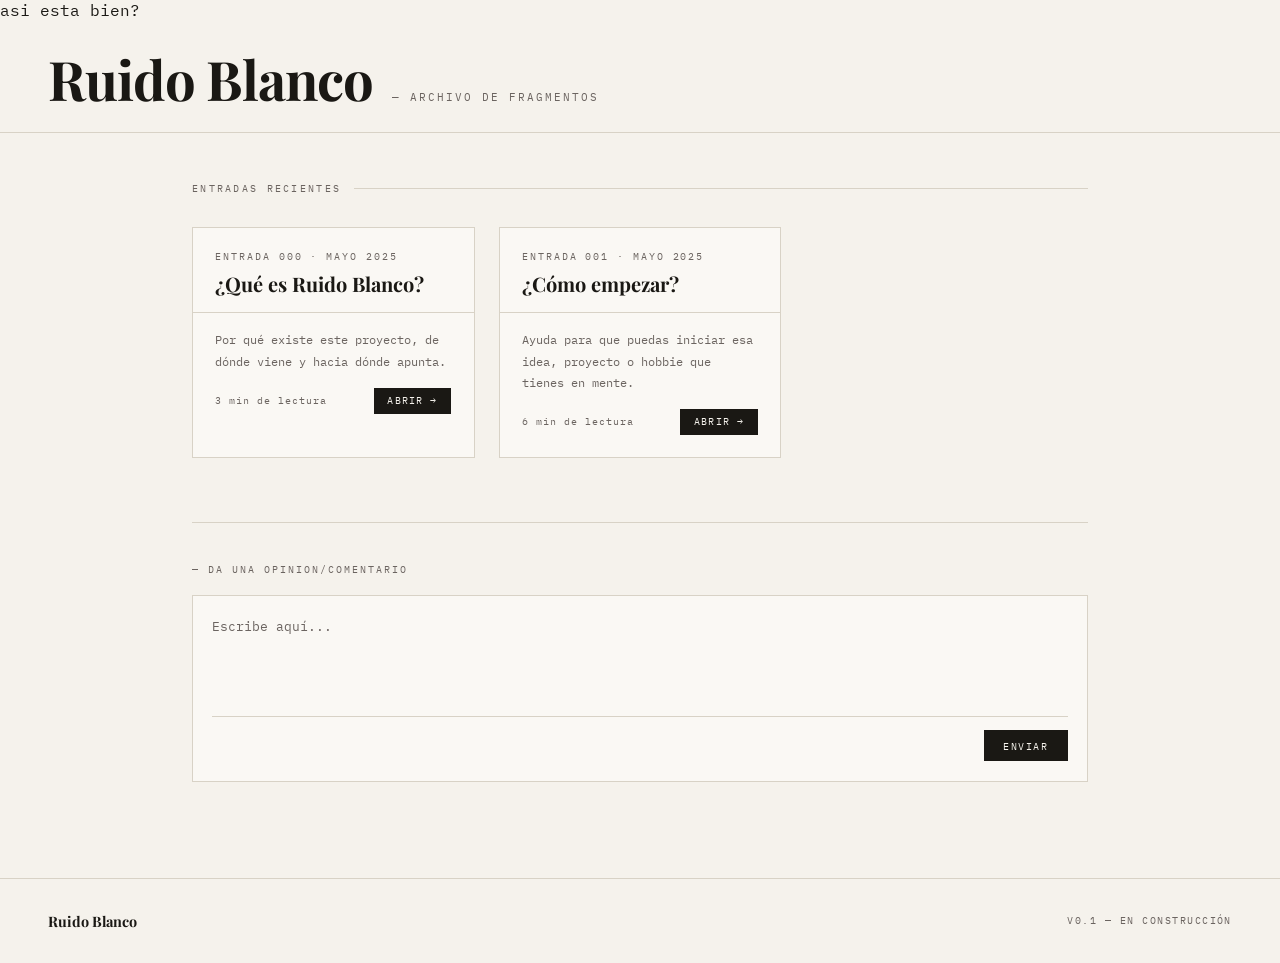
==== commit d0d5cb17: "Update index.html" ====
--- a/index.html
+++ b/index.html
@@ -4,6 +4,11 @@
   <meta charset="UTF-8" />
   <meta name="viewport" content="width=device-width, initial-scale=1.0"/>
   <meta name="description" content="Ruido Blanco — ideas, proyectos y temas explicados de forma simple y clara. Una pausa del flujo constante.">
+  <meta property="og:title" content="Ruido Blanco">
+<meta property="og:description" content="Ideas, proyectos y temas explicados de forma simple y clara. Una pausa del flujo constante.">
+<meta property="og:type" content="website">
+<meta property="og:url" content="https://hernavia.github.io/Ruido-Blanco/">
+asi esta bien?
   <title>Ruido Blanco</title>
   <link href="https://fonts.googleapis.com/css2?family=Playfair+Display:ital,wght@0,400;0,700;1,400&family=IBM+Plex+Mono:wght@300;400&display=swap" rel="stylesheet"/>
   <link rel="stylesheet" href="style.css">
--- a/style.css
+++ b/style.css
@@ -332,51 +332,28 @@
 }
 
 /* ─────────────────────────────
-   ARTÍCULO — FOOTHER
-───────────────────────────── */
-.article-footer {
-  margin-top: 5rem;
+   FOOTER
+───────────────────────────── */
+.footer {
   border-top: 1px solid var(--border);
-  padding-top: 2.5rem;
-}
-
-.messages-list {
-  margin-bottom: 1.4rem;
-}
-
-.message-item {
-  padding: 0.8rem 0;
-  border-bottom: 1px solid var(--border);
-  font-size: 0.78rem;
-  line-height: 1.7;
-}
-.message-item:last-child { border-bottom: none; }
-
-.msg-time {
-  font-size: 0.6rem;
-  color: var(--muted);
-  margin-bottom: 0.2rem;
-}
-
-.footer{
-  margin-top:5rem;
-  padding-top:1.5rem;
-  border-top:1px solid var(--border);
-
-  display:flex;
-  justify-content:space-between;
-  align-items:center;
-  gap:1rem;
-  flex-wrap:wrap;
-
-  font-size:0.68rem;
-  letter-spacing:0.08em;
-  color:var(--muted);
-  text-transform:uppercase;
-}
-
-.footer span{
-  opacity:0.7;
+  padding: 2rem 3rem;
+  display: flex;
+  justify-content: space-between;
+  align-items: center;
+}
+
+.footer p {
+  font-family: 'Playfair Display', serif;
+  font-size: 0.9rem;
+  font-weight: 700;
+  color: var(--text);
+}
+
+.footer span {
+  font-size: 0.62rem;
+  letter-spacing: 0.15em;
+  text-transform: uppercase;
+  color: var(--muted);
 }
 
 /* ─────────────────────────────
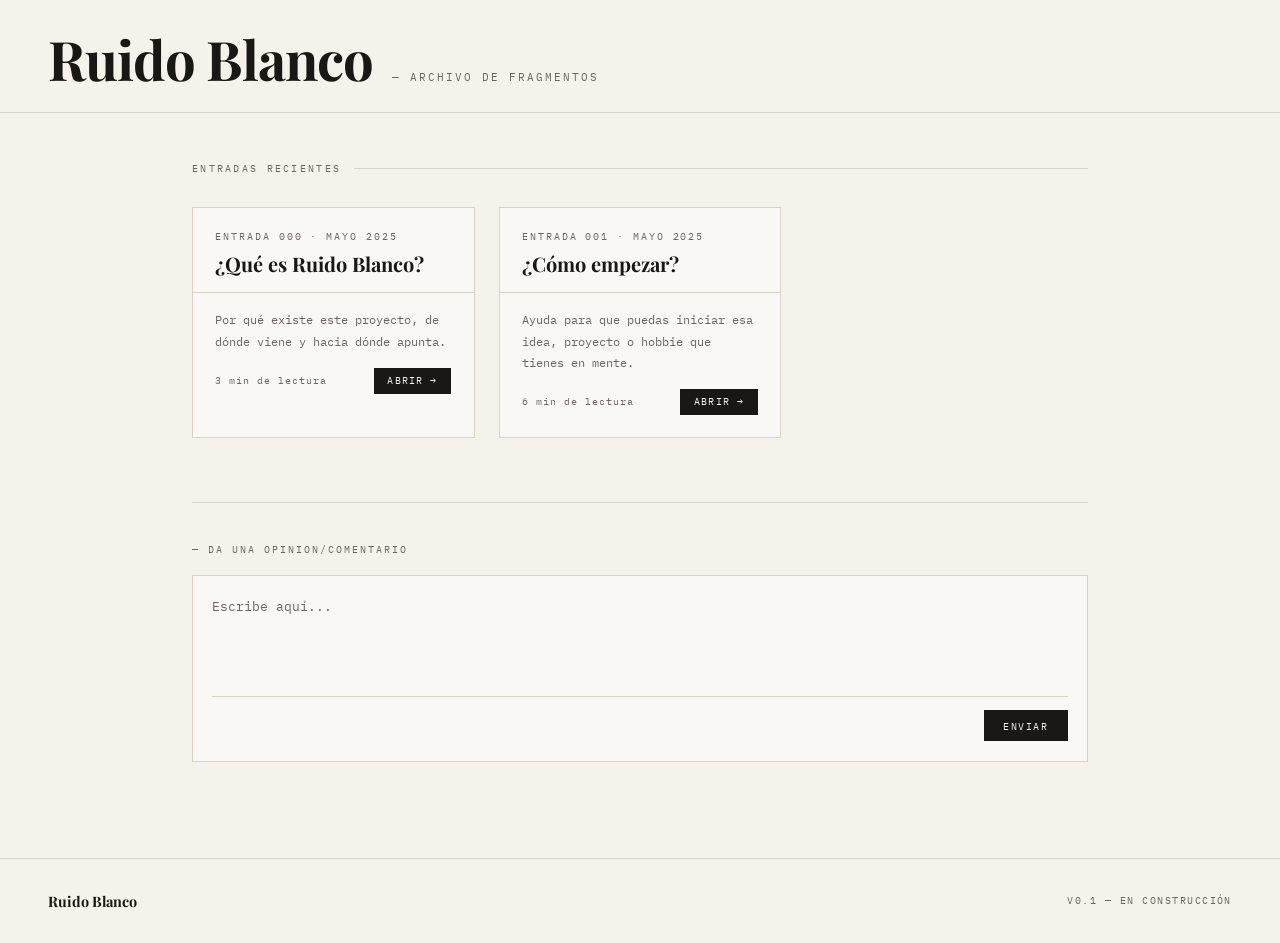
==== commit d6ff9ed3: "Update index.html" ====
--- a/index.html
+++ b/index.html
@@ -5,10 +5,9 @@
   <meta name="viewport" content="width=device-width, initial-scale=1.0"/>
   <meta name="description" content="Ruido Blanco — ideas, proyectos y temas explicados de forma simple y clara. Una pausa del flujo constante.">
   <meta property="og:title" content="Ruido Blanco">
-<meta property="og:description" content="Ideas, proyectos y temas explicados de forma simple y clara. Una pausa del flujo constante.">
+<meta property="og:description" content="Ideas, proyectos y temas explicados de forma simple y util. Una pausa en medio del flujo automatico.">
 <meta property="og:type" content="website">
 <meta property="og:url" content="https://hernavia.github.io/Ruido-Blanco/">
-asi esta bien?
   <title>Ruido Blanco</title>
   <link href="https://fonts.googleapis.com/css2?family=Playfair+Display:ital,wght@0,400;0,700;1,400&family=IBM+Plex+Mono:wght@300;400&display=swap" rel="stylesheet"/>
   <link rel="stylesheet" href="style.css">
